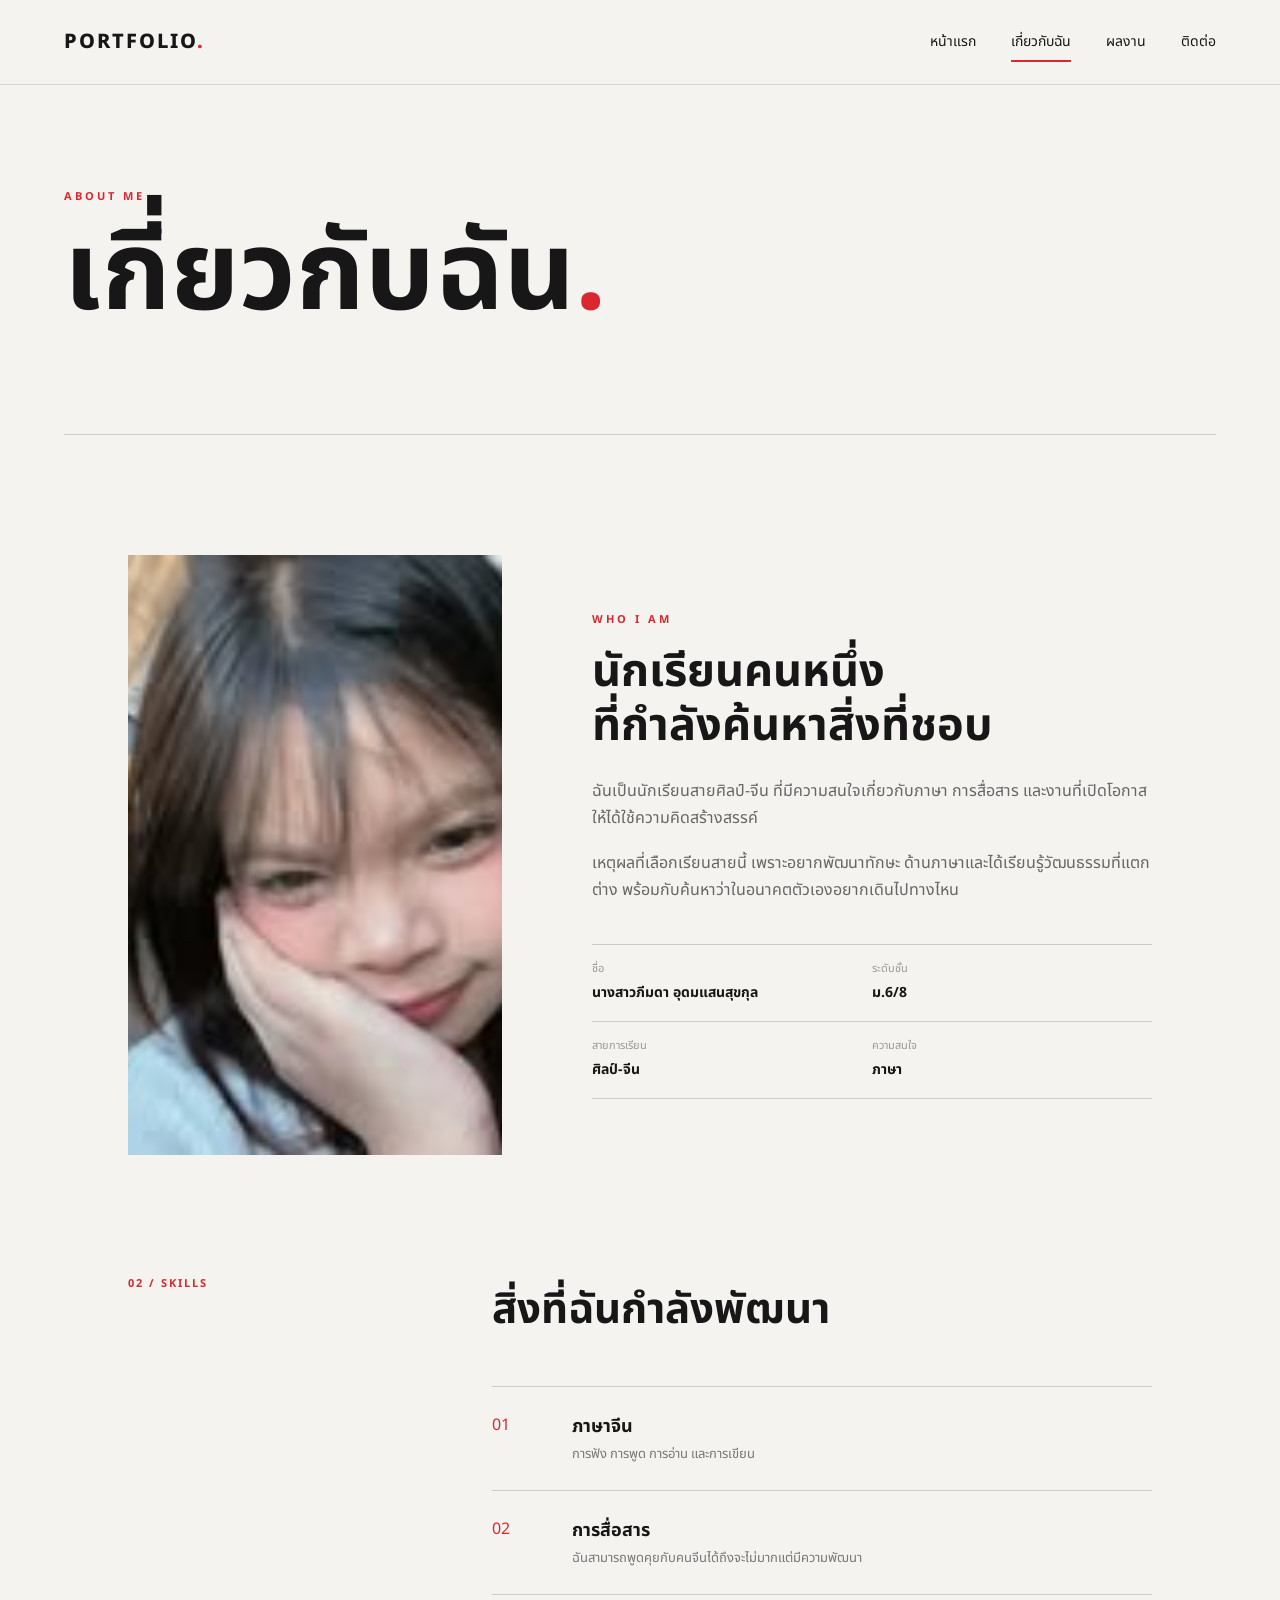
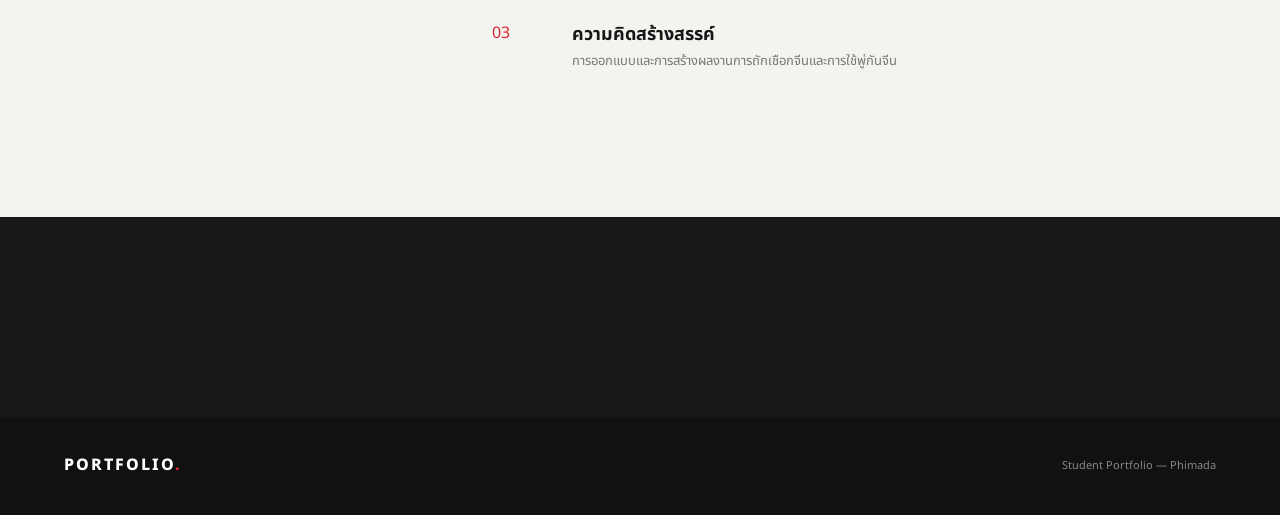
==== about.html @ f34e793a "Update about.html" ====
<!DOCTYPE html>
<html lang="th">
<head>
    <meta charset="UTF-8">
    <meta name="viewport" content="width=device-width, initial-scale=1.0">
    <title>About Me | Portfolio</title>
    <link rel="stylesheet" href="style.css">
</head>

<body>

<header>
    <nav>
        <a href="index.html" class="logo">PORTFOLIO<span>.</span></a>

        <div class="menu">
            <a href="index.html">หน้าแรก</a>
            <a href="about.html" class="active">เกี่ยวกับฉัน</a>
            <a href="projects.html">ผลงาน</a>
            <a href="contact.html">ติดต่อ</a>
        </div>
    </nav>
</header>


<main>

    <section class="page-title">
        <p>ABOUT ME</p>
        <h1>เกี่ยวกับฉัน<span>.</span></h1>
    </section>


    <section class="about-main">

        <div class="about-photo">
            <img src="NAH.jpg" alt="รูปของฉัน">
        </div>


        <div class="about-text">

            <p class="red-label">WHO I AM</p>

            <h2>
                นักเรียนคนหนึ่ง<br>
                ที่กำลังค้นหาสิ่งที่ชอบ
            </h2>

            <p>
                ฉันเป็นนักเรียนสายศิลป์-จีน
                ที่มีความสนใจเกี่ยวกับภาษา การสื่อสาร
                และงานที่เปิดโอกาสให้ได้ใช้ความคิดสร้างสรรค์
            </p>

            <p>
                เหตุผลที่เลือกเรียนสายนี้ เพราะอยากพัฒนาทักษะ
                ด้านภาษาและได้เรียนรู้วัฒนธรรมที่แตกต่าง
                พร้อมกับค้นหาว่าในอนาคตตัวเองอยากเดินไปทางไหน
            </p>

            <div class="personal-data">

                <div>
                    <span>ชื่อ</span>
                    <strong>นางสาวภีมดา อุดมแสนสุขกุล</strong>
                </div>

                <div>
                    <span>ระดับชั้น</span>
                    <strong>ม.6/8</strong>
                </div>

                <div>
                    <span>สายการเรียน</span>
                    <strong>ศิลป์-จีน</strong>
                </div>

                <div>
                    <span>ความสนใจ</span>
                    <strong>ภาษา</strong>
                </div>

            </div>

        </div>

    </section>


    <section class="skills">

        <div class="section-number">02 / SKILLS</div>

        <div class="skills-content">

            <h2>สิ่งที่ฉันกำลังพัฒนา</h2>

            <div class="skill-list">

                <div class="skill-item">
                    <span>01</span>
                    <div>
                        <h3>ภาษาจีน</h3>
                        <p>การฟัง การพูด การอ่าน และการเขียน</p>
                    </div>
                </div>

                <div class="skill-item">
                    <span>02</span>
                    <div>
                        <h3>การสื่อสาร</h3>
                        <p>ฉันสามารถพูดคุยกับคนจีนได้ถึงจะไม่มากแต่มีความพัฒนา</p>
                    </div>
                </div>

                <div class="skill-item">
                    <span>03</span>
                    <div>
                        <h3>ความคิดสร้างสรรค์</h3>
                        <p>การออกแบบและการสร้างผลงานการถักเชือกจีนและการใช้พู่กันจีน</p>
                    </div>
                </div>

            </div>

        </div>

    </section>


    <section class="quote">
        <p>
        </p>
    </section>

</main>


<footer>
    <div class="footer-logo">PORTFOLIO<span>.</span></div>
    <p>Student Portfolio — Phimada</p>
</footer>

</body>
</html>
---- style.css ----
@import url('https://fonts.googleapis.com/css2?family=Noto+Sans+Thai:wght@300;400;500;600;700;800&display=swap');


* {
    margin: 0;
    padding: 0;
    box-sizing: border-box;
}


html {
    scroll-behavior: smooth;
}


body {
    background: #f5f3ef;
    color: #171717;
    font-family: 'Noto Sans Thai', sans-serif;
    line-height: 1.7;
}


img {
    width: 100%;
    display: block;
}


a {
    color: inherit;
    text-decoration: none;
}


/* =========================
   HEADER
========================= */

header {
    height: 85px;
    border-bottom: 1px solid #d9d6d0;
    background: #f5f3ef;
}


nav {
    width: 90%;
    max-width: 1250px;
    height: 100%;
    margin: auto;

    display: flex;
    align-items: center;
    justify-content: space-between;
}


.logo {
    font-size: 20px;
    font-weight: 800;
    letter-spacing: 2px;
}


.logo span,
.footer-logo span,
.page-title h1 span {
    color: #d9282f;
}


.menu {
    display: flex;
    gap: 35px;
}


.menu a {
    position: relative;
    font-size: 14px;
}


.menu a::after {
    content: "";

    position: absolute;
    bottom: -8px;
    left: 0;

    width: 0;
    height: 2px;

    background: #d9282f;

    transition: 0.3s;
}


.menu a:hover::after,
.menu a.active::after {
    width: 100%;
}


/* =========================
   HERO
========================= */

.hero {
    width: 90%;
    max-width: 1250px;
    min-height: 680px;
    margin: auto;

    display: grid;
    grid-template-columns: 1fr 0.8fr;
    gap: 100px;
    align-items: center;
}


.eyebrow,
.red-label,
.page-title p {
    color: #d9282f;
    font-size: 11px;
    font-weight: 700;
    letter-spacing: 3px;
}


.hero h1 {
    font-size: clamp(50px, 7vw, 85px);
    line-height: 1.05;
    margin: 20px 0;
    font-weight: 800;
}


.hero h1 span {
    color: #d9282f;
}


.intro-text {
    max-width: 580px;
    color: #6b6b6b;
    font-size: 16px;
}


.outline-btn {
    display: inline-block;
    margin-top: 35px;

    padding: 13px 25px;

    border: 1px solid #222;

    font-size: 13px;

    transition: 0.3s;
}


.outline-btn:hover {
    background: #171717;
    color: white;
}


.hero-photo {
    position: relative;
}


.hero-photo img {
    height: 570px;
    object-fit: cover;
}


.photo-label {
    position: absolute;
    left: -35px;
    bottom: 35px;

    background: #d9282f;
    color: white;

    padding: 18px 25px;

    font-size: 11px;
    letter-spacing: 2px;
}


.photo-label span {
    margin-right: 12px;
}


/* =========================
   QUICK INFO
========================= */

.quick-info {
    width: 90%;
    max-width: 1250px;
    margin: 20px auto 100px;

    border-top: 1px solid #ccc;
    border-bottom: 1px solid #ccc;

    display: grid;
    grid-template-columns: repeat(3, 1fr);
}


.quick-info div {
    padding: 30px;
    border-right: 1px solid #ccc;
}


.quick-info div:last-child {
    border-right: 0;
}


.quick-info span {
    color: #d9282f;
    font-size: 12px;
}


.quick-info h3 {
    margin-top: 8px;
}


.quick-info p {
    color: #777;
    font-size: 13px;
}


/* =========================
   HOME ABOUT
========================= */

.home-about {
    width: 80%;
    max-width: 1100px;
    margin: 150px auto;

    display: grid;
    grid-template-columns: 0.4fr 1fr;
    gap: 100px;
}


.section-number {
    color: #d9282f;
    font-size: 11px;
    font-weight: 700;
    letter-spacing: 2px;
}


.home-about h2 {
    font-size: 50px;
    line-height: 1.2;
    margin-bottom: 25px;
}


.home-about-content {
    max-width: 700px;
}


.home-about-content p {
    color: #666;
    max-width: 600px;
}


.home-about-content a {
    display: inline-block;
    margin-top: 25px;
    border-bottom: 1px solid #222;
}


/* =========================
   FEATURED WORK
========================= */

.featured {
    width: 90%;
    max-width: 1250px;
    margin: 150px auto;
}


.section-top {
    display: flex;
    justify-content: space-between;
    align-items: end;
    margin-bottom: 50px;
}


.section-top h2 {
    font-size: 48px;
    margin-top: 10px;
}


.section-top > a {
    border-bottom: 1px solid #222;
    font-size: 13px;
}


.work-preview {
    display: grid;
    grid-template-columns: 1fr 1fr;
    gap: 30px;
}


.work-card {
    display: block;
}


.work-image {
    position: relative;
    overflow: hidden;
}


.work-image img {
    height: 520px;
    object-fit: cover;
    transition: 0.5s;
}


.work-card:hover .work-image img {
    transform: scale(1.04);
}


.work-image span {
    position: absolute;
    top: 20px;
    left: 20px;

    background: #d9282f;
    color: white;

    padding: 8px 13px;

    font-size: 12px;
}


.work-card h3 {
    margin-top: 18px;
    font-size: 20px;
}


.work-card p {
    color: #777;
    font-size: 13px;
}


/* =========================
   PAGE TITLE
========================= */

.page-title {
    width: 90%;
    max-width: 1250px;

    min-height: 350px;
    margin: auto;

    display: flex;
    flex-direction: column;
    justify-content: center;

    border-bottom: 1px solid #ccc;
}


.page-title h1 {
    font-size: clamp(60px, 9vw, 110px);
    line-height: 1;
    margin-top: 15px;
}


/* =========================
   ABOUT
========================= */

.about-main {
    width: 80%;
    max-width: 1100px;
    margin: 120px auto;

    display: grid;
    grid-template-columns: 0.8fr 1.2fr;
    gap: 90px;
    align-items: center;
}


.about-photo img {
    height: 600px;
    object-fit: cover;
}


.about-text h2 {
    font-size: 45px;
    line-height: 1.2;
    margin: 15px 0 25px;
}


.about-text > p:not(.red-label) {
    color: #666;
    margin-bottom: 18px;
}


.personal-data {
    margin-top: 40px;
    display: grid;
    grid-template-columns: 1fr 1fr;
    border-top: 1px solid #ccc;
}


.personal-data div {
    padding: 15px 0;
    border-bottom: 1px solid #ccc;
}


.personal-data span {
    display: block;
    color: #999;
    font-size: 11px;
}


.personal-data strong {
    font-size: 14px;
}


/* =========================
   SKILLS
========================= */

.skills {
    width: 80%;
    max-width: 1100px;
    margin: 120px auto;

    display: grid;
    grid-template-columns: 0.4fr 1fr;
    gap: 100px;
}


.skills-content h2 {
    font-size: 42px;
    margin-bottom: 40px;
}


.skill-item {
    display: grid;
    grid-template-columns: 60px 1fr;
    gap: 20px;

    padding: 25px 0;

    border-top: 1px solid #ccc;
}


.skill-item > span {
    color: #d9282f;
}


.skill-item h3 {
    font-size: 18px;
}


.skill-item p {
    color: #777;
    font-size: 13px;
}


/* =========================
   QUOTE
========================= */

.quote {
    background: #171717;
    color: white;

    padding: 100px 15%;

    text-align: center;
}


.quote p {
    font-size: clamp(25px, 4vw, 45px);
    line-height: 1.5;
}


/* =========================
   PROJECT
========================= */

.project {
    width: 90%;
    max-width: 1250px;

    margin: 120px auto;

    display: grid;
    grid-template-columns: 1fr 1fr;
    gap: 90px;

    align-items: start;
}


.project.reverse .project-image {
    order: 2;
}


.project.reverse .project-info {
    order: 1;
}


.project-image {
    position: relative;
}


.project-image img {
    height: 650px;
    object-fit: cover;
}


.project-number {
    position: absolute;
    bottom: 0;
    left: 0;

    background: #d9282f;
    color: white;

    padding: 15px 25px;

    font-size: 18px;
    font-weight: 700;
}


.project-info {
    padding-top: 40px;
}


.project-info h2 {
    font-size: 52px;
    margin: 12px 0 5px;
}


.project-type {
    color: #999;
    font-size: 13px;
    margin-bottom: 30px;
}


.project-info > p:not(.red-label):not(.project-type) {
    color: #666;
}


.project-details {
    margin-top: 35px;

    border-top: 1px solid #ccc;
    border-bottom: 1px solid #ccc;
}


.project-details div {
    display: flex;
    justify-content: space-between;

    padding: 13px 0;

    border-bottom: 1px solid #ddd;
}


.project-details div:last-child {
    border-bottom: 0;
}


.project-details span {
    color: #999;
    font-size: 12px;
}


.project-details strong {
    font-size: 13px;
}


.project-result {
    margin-top: 35px;
}


.project-result h3 {
    margin-bottom: 8px;
}


.project-result p {
    color: #666;
}


/* =========================
   CONTACT
========================= */

.contact {
    width: 80%;
    max-width: 1100px;

    margin: 120px auto;

    display: grid;
    grid-template-columns: 1fr 1fr;
    gap: 100px;
}


.contact-heading h2 {
    font-size: 48px;
    line-height: 1.2;
    margin: 15px 0 25px;
}


.contact-heading > p:last-child {
    color: #666;
}


.contact-list a {
    display: flex;
    align-items: center;
    gap: 20px;

    padding: 25px 0;

    border-bottom: 1px solid #ccc;
}


.contact-list a > span {
    color: #d9282f;
    font-size: 11px;
}


.contact-list small {
    display: block;
    color: #999;
    font-size: 9px;
    letter-spacing: 2px;
}


.contact-list strong {
    font-size: 14px;
}


.contact-list b {
    margin-left: auto;
    font-size: 20px;
}


.contact-bottom {
    background: #d9282f;
    color: white;

    min-height: 300px;

    display: flex;
    flex-direction: column;
    justify-content: center;
    align-items: center;

    font-size: 50px;
    font-weight: 800;
}


.contact-bottom span {
    font-family: serif;
    font-size: 30px;
    margin-top: 5px;
}


/* =========================
   FOOTER
========================= */

footer {
    background: #111;
    color: #888;

    padding: 35px 5%;

    display: flex;
    align-items: center;
    justify-content: space-between;
}


.footer-logo {
    color: white;
    font-weight: 800;
    letter-spacing: 2px;
}


footer p {
    font-size: 11px;
}


/* =========================
   RESPONSIVE
========================= */

@media (max-width: 900px) {

    header {
        height: auto;
    }


    nav {
        flex-direction: column;
        padding: 20px 0;
        gap: 15px;
    }


    .menu {
        gap: 20px;
        flex-wrap: wrap;
        justify-content: center;
    }


    .hero,
    .about-main,
    .project,
    .contact {
        grid-template-columns: 1fr;
        gap: 50px;
    }


    .hero {
        padding: 80px 0;
    }


    .hero-photo {
        max-width: 550px;
        margin: auto;
    }


    .about-photo {
        max-width: 550px;
    }


    .project.reverse .project-image,
    .project.reverse .project-info {
        order: initial;
    }


    .skills {
        grid-template-columns: 1fr;
        gap: 40px;
    }


    .home-about {
        grid-template-columns: 1fr;
        gap: 30px;
    }


    .quick-info {
        grid-template-columns: 1fr;
    }


    .quick-info div {
        border-right: 0;
        border-bottom: 1px solid #ccc;
    }


    .work-preview {
        grid-template-columns: 1fr;
    }

}


@media (max-width: 600px) {

    .hero h1 {
        font-size: 48px;
    }


    .hero-photo img {
        height: 450px;
    }


    .photo-label {
        left: 0;
    }


    .section-top {
        display: block;
    }


    .section-top > a {
        display: inline-block;
        margin-top: 20px;
    }


    .section-top h2 {
        font-size: 38px;
    }


    .home-about h2,
    .about-text h2,
    .skills-content h2,
    .contact-heading h2 {
        font-size: 35px;
    }


    .project-info h2 {
        font-size: 40px;
    }


    .project-image img {
        height: 450px;
    }


    .personal-data {
        grid-template-columns: 1fr;
    }


    footer {
        flex-direction: column;
        gap: 10px;
        text-align: center;
    }

}
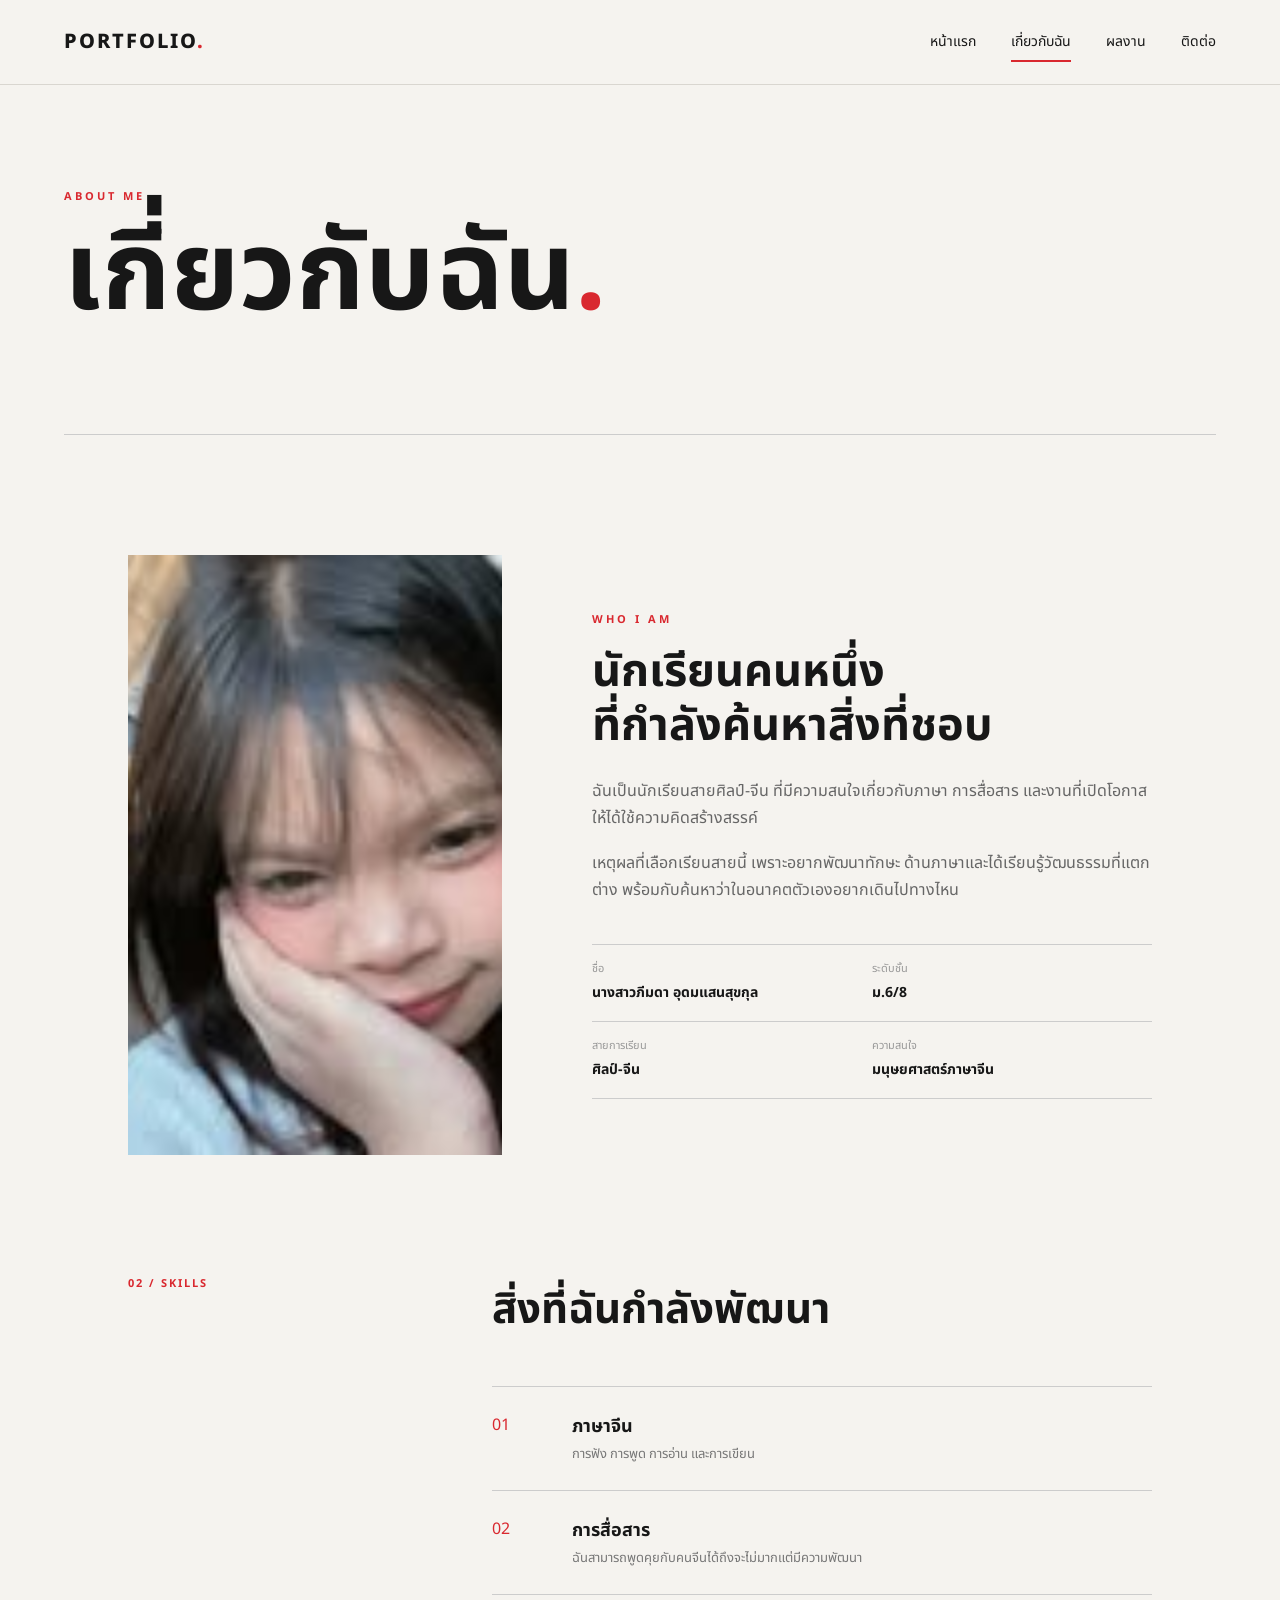
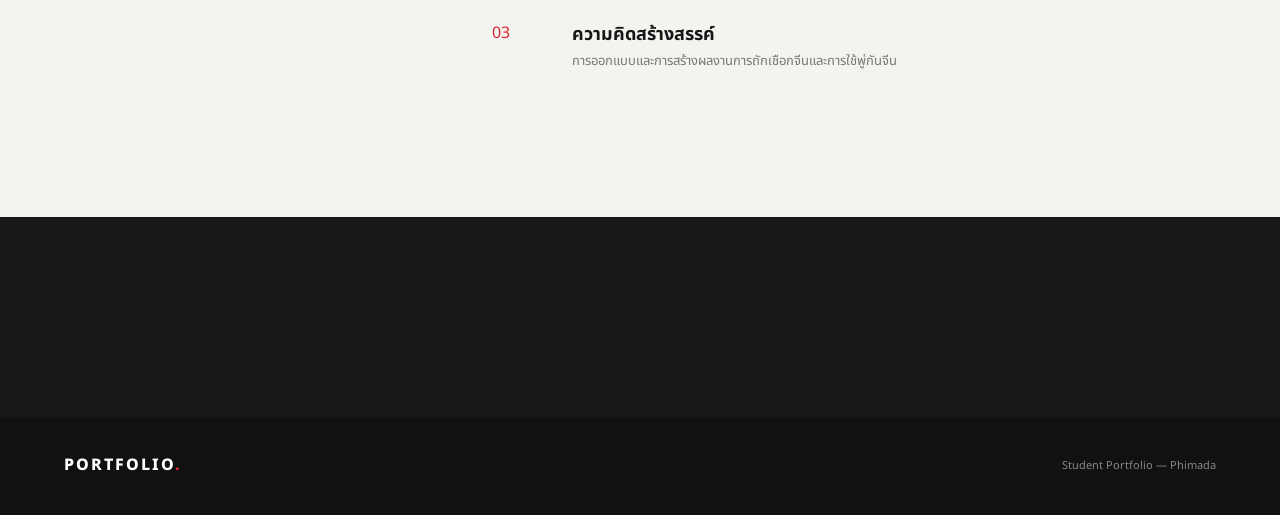
==== commit db183edb: "Update about.html" ====
--- a/about.html
+++ b/about.html
@@ -78,7 +78,7 @@
 
                 <div>
                     <span>ความสนใจ</span>
-                    <strong>ภาษา</strong>
+                    <strong>มนุษยศาสตร์ภาษาจีน</strong>
                 </div>
 
             </div>
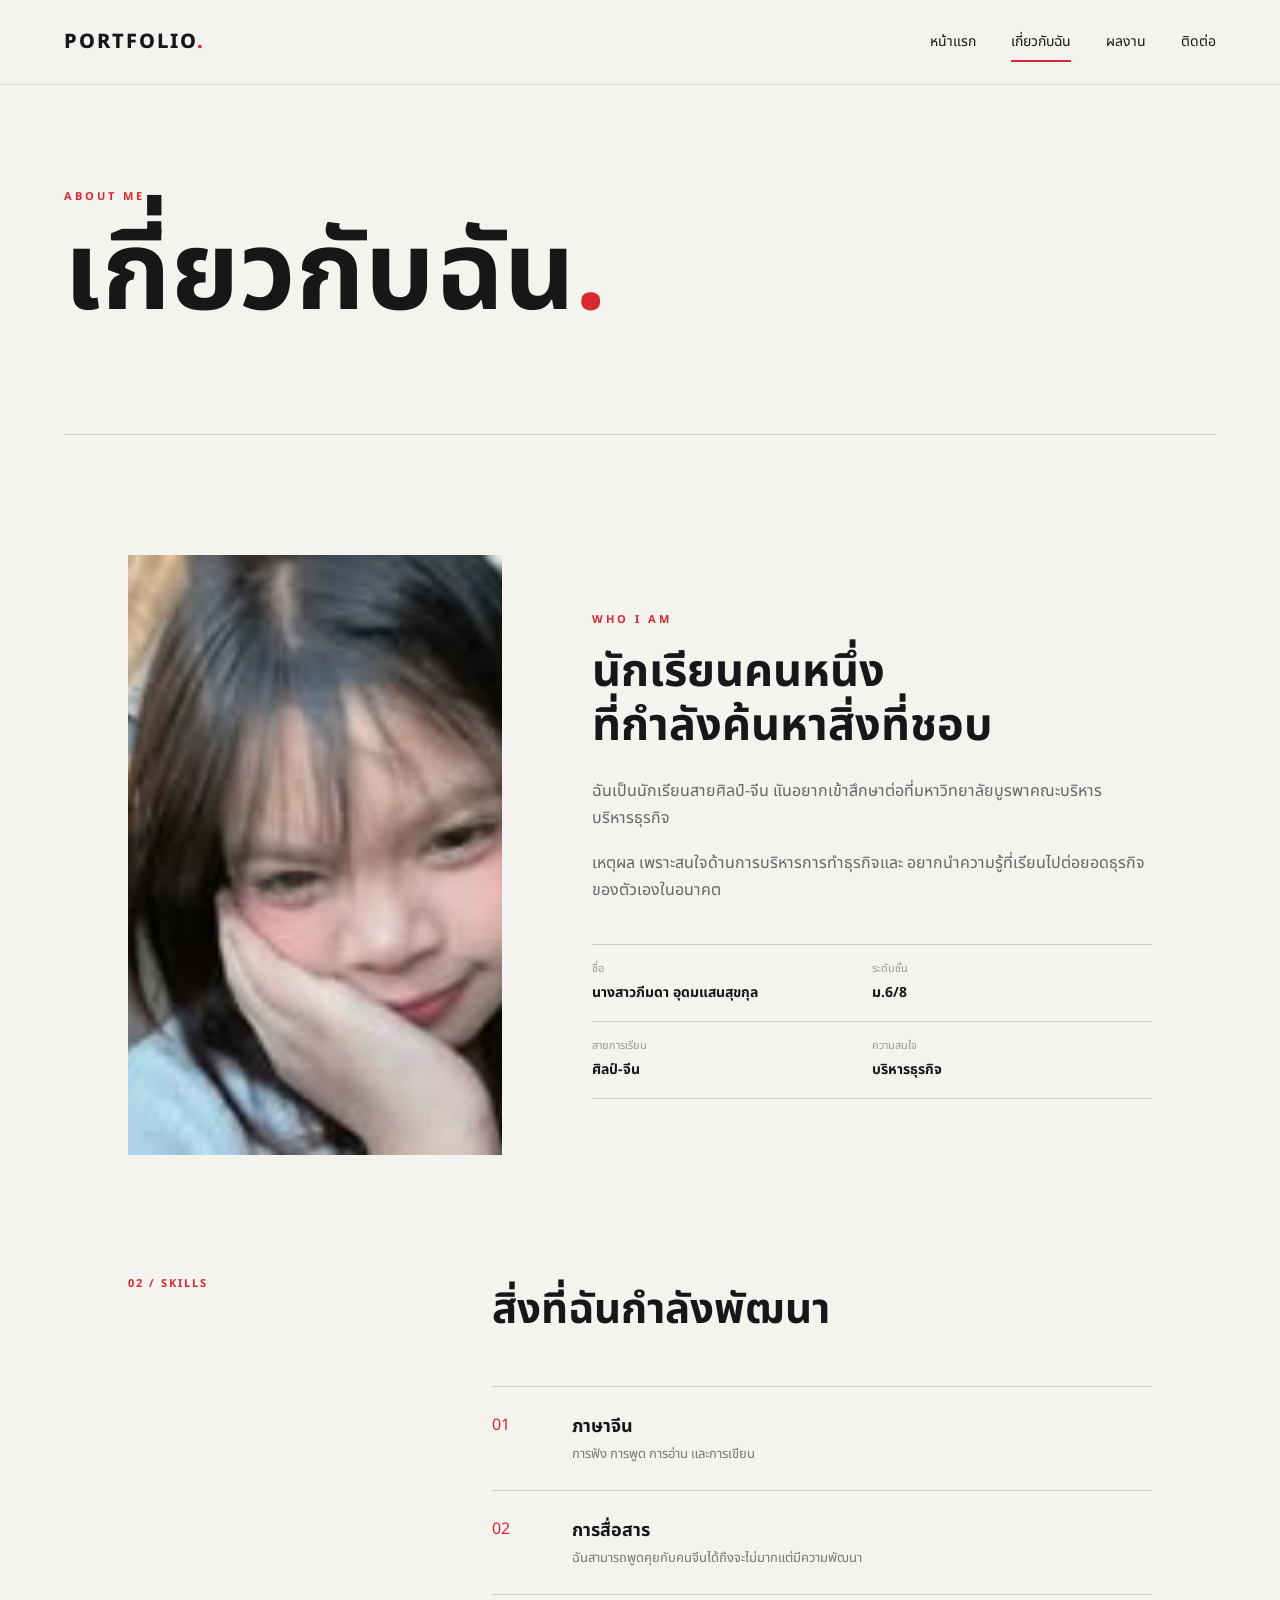
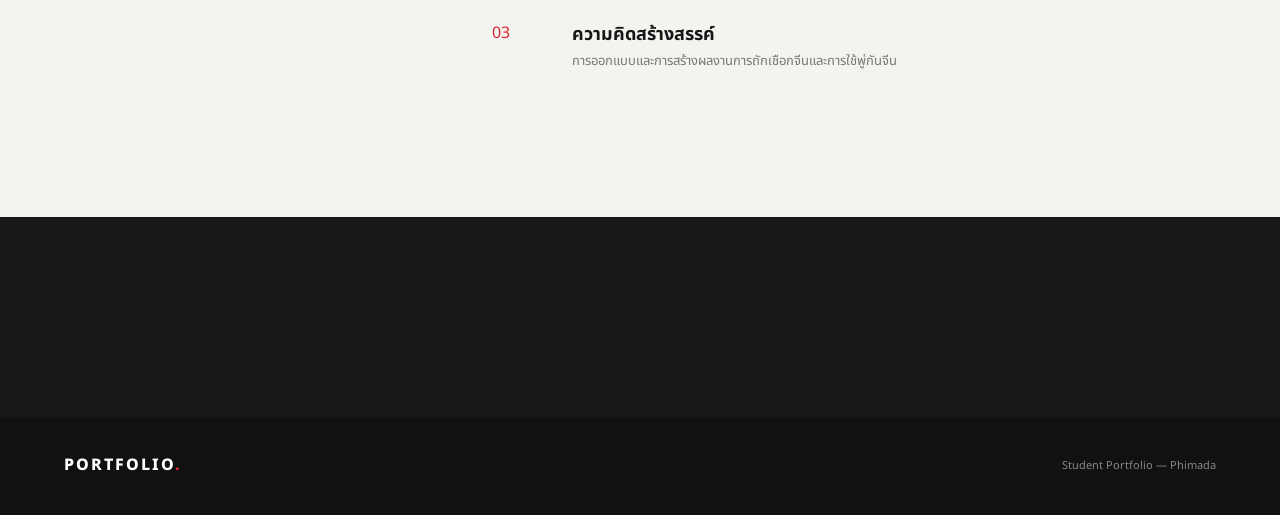
==== commit 51a489be: "Update about.html" ====
--- a/about.html
+++ b/about.html
@@ -49,14 +49,15 @@
 
             <p>
                 ฉันเป็นนักเรียนสายศิลป์-จีน
-                ที่มีความสนใจเกี่ยวกับภาษา การสื่อสาร
-                และงานที่เปิดโอกาสให้ได้ใช้ความคิดสร้างสรรค์
+                แันอยากเข้าสึกษาต่อที่มหาวิทยาลัยบูรพาคณะบริหารบริหารธุรกิจ
+        
             </p>
 
             <p>
-                เหตุผลที่เลือกเรียนสายนี้ เพราะอยากพัฒนาทักษะ
-                ด้านภาษาและได้เรียนรู้วัฒนธรรมที่แตกต่าง
-                พร้อมกับค้นหาว่าในอนาคตตัวเองอยากเดินไปทางไหน
+                เหตุผล เพราะสนใจด้านการบริหารการทำธุรกิจและ
+                อยากนำความรู้ที่เรียนไปต่อยอดธุรกิจของตัวเองในอนาคต
+                
+        
             </p>
 
             <div class="personal-data">
@@ -78,7 +79,7 @@
 
                 <div>
                     <span>ความสนใจ</span>
-                    <strong>มนุษยศาสตร์ภาษาจีน</strong>
+                    <strong>บริหารธุรกิจ</strong>
                 </div>
 
             </div>
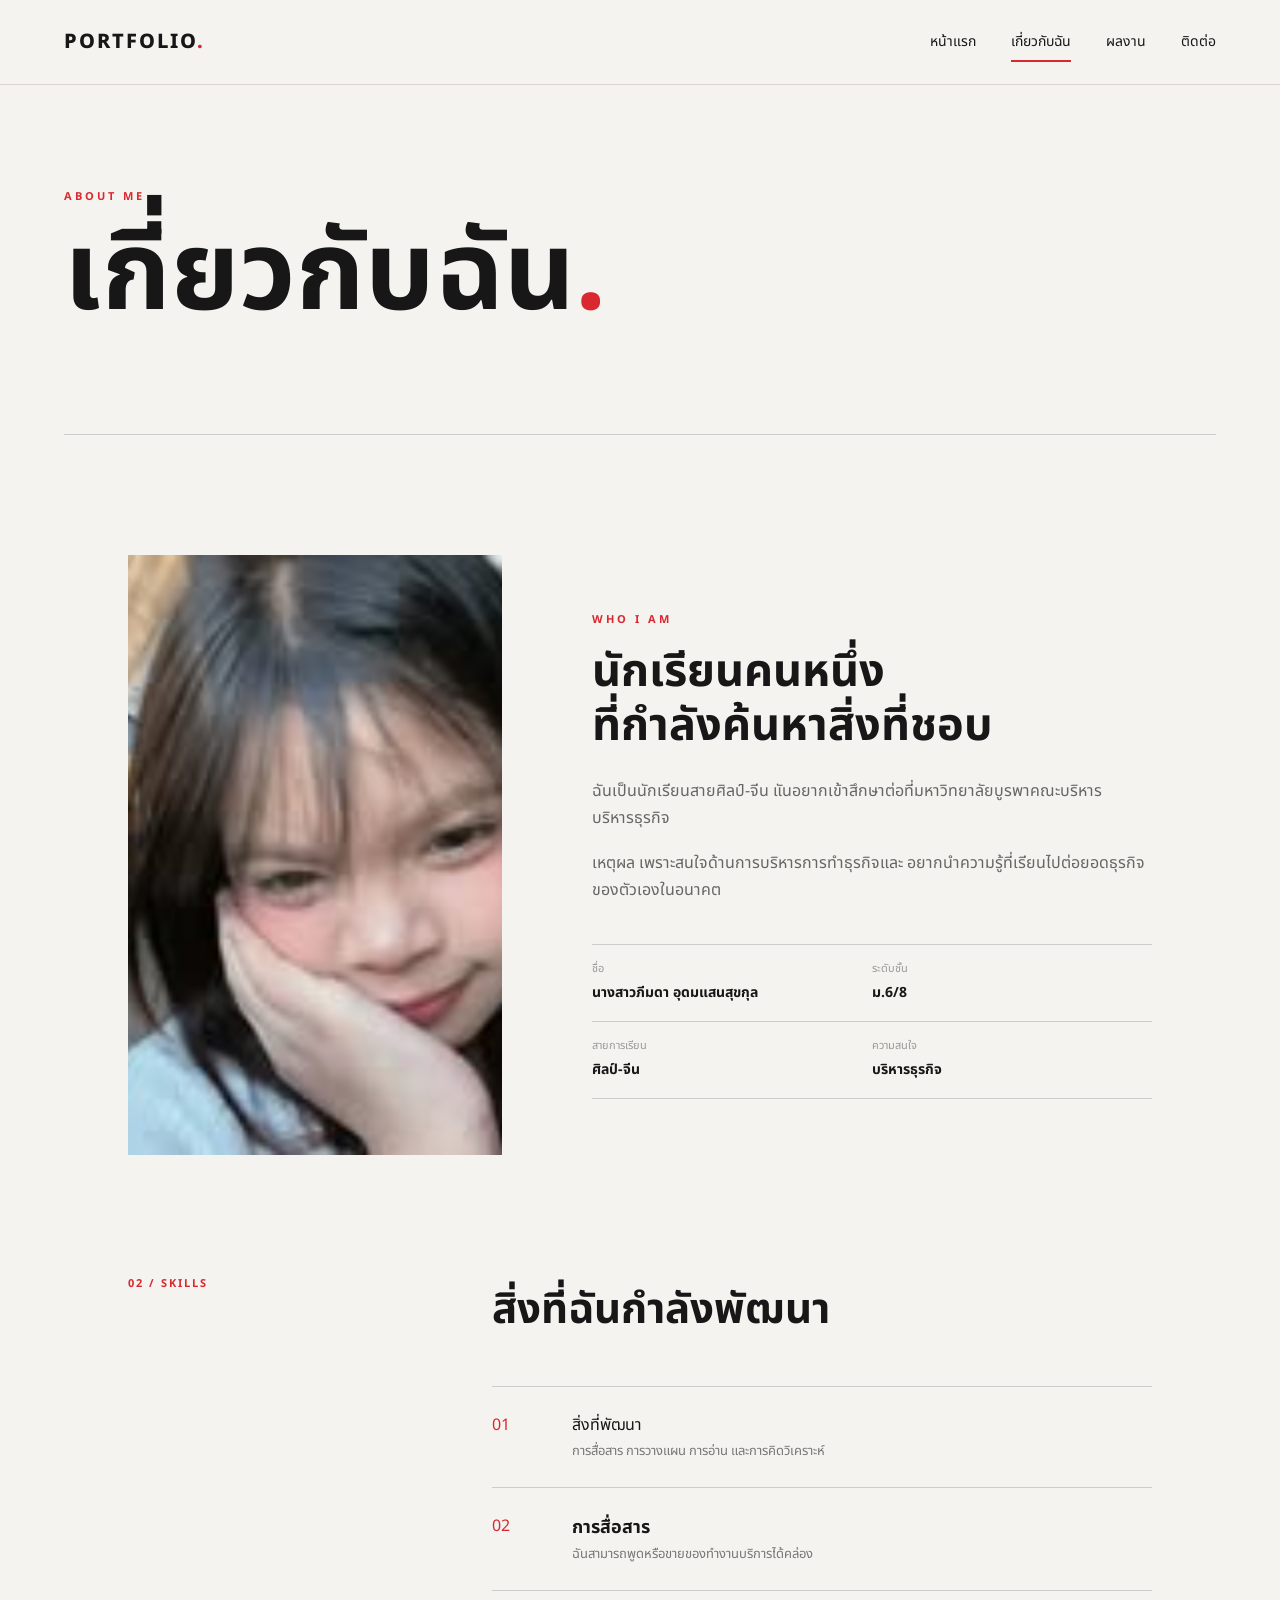
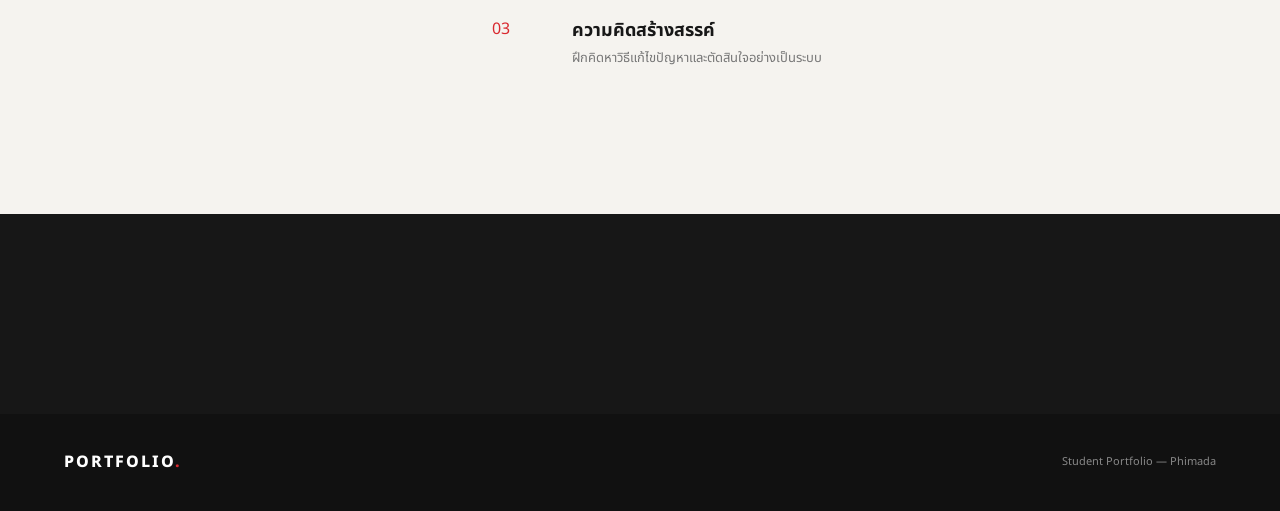
==== commit d804a2bf: "Update about.html" ====
--- a/about.html
+++ b/about.html
@@ -101,9 +101,9 @@
 
                 <div class="skill-item">
                     <span>01</span>
-                    <div>
-                        <h3>ภาษาจีน</h3>
-                        <p>การฟัง การพูด การอ่าน และการเขียน</p>
+                    <div>สิ่งที่พัฒนา
+                        <h3></h3>
+                        <p>การสื่อสาร การวางแผน การอ่าน และการคิดวิเคราะห์</p>
                     </div>
                 </div>
 
@@ -111,7 +111,7 @@
                     <span>02</span>
                     <div>
                         <h3>การสื่อสาร</h3>
-                        <p>ฉันสามารถพูดคุยกับคนจีนได้ถึงจะไม่มากแต่มีความพัฒนา</p>
+                        <p>ฉันสามารถพูดหรือขายของทำงานบริการได้คล่อง</p>
                     </div>
                 </div>
 
@@ -119,7 +119,7 @@
                     <span>03</span>
                     <div>
                         <h3>ความคิดสร้างสรรค์</h3>
-                        <p>การออกแบบและการสร้างผลงานการถักเชือกจีนและการใช้พู่กันจีน</p>
+                        <p>ฝึกคิดหาวิธีแก้ไขปัญหาและตัดสินใจอย่างเป็นระบบ</p>
                     </div>
                 </div>
 
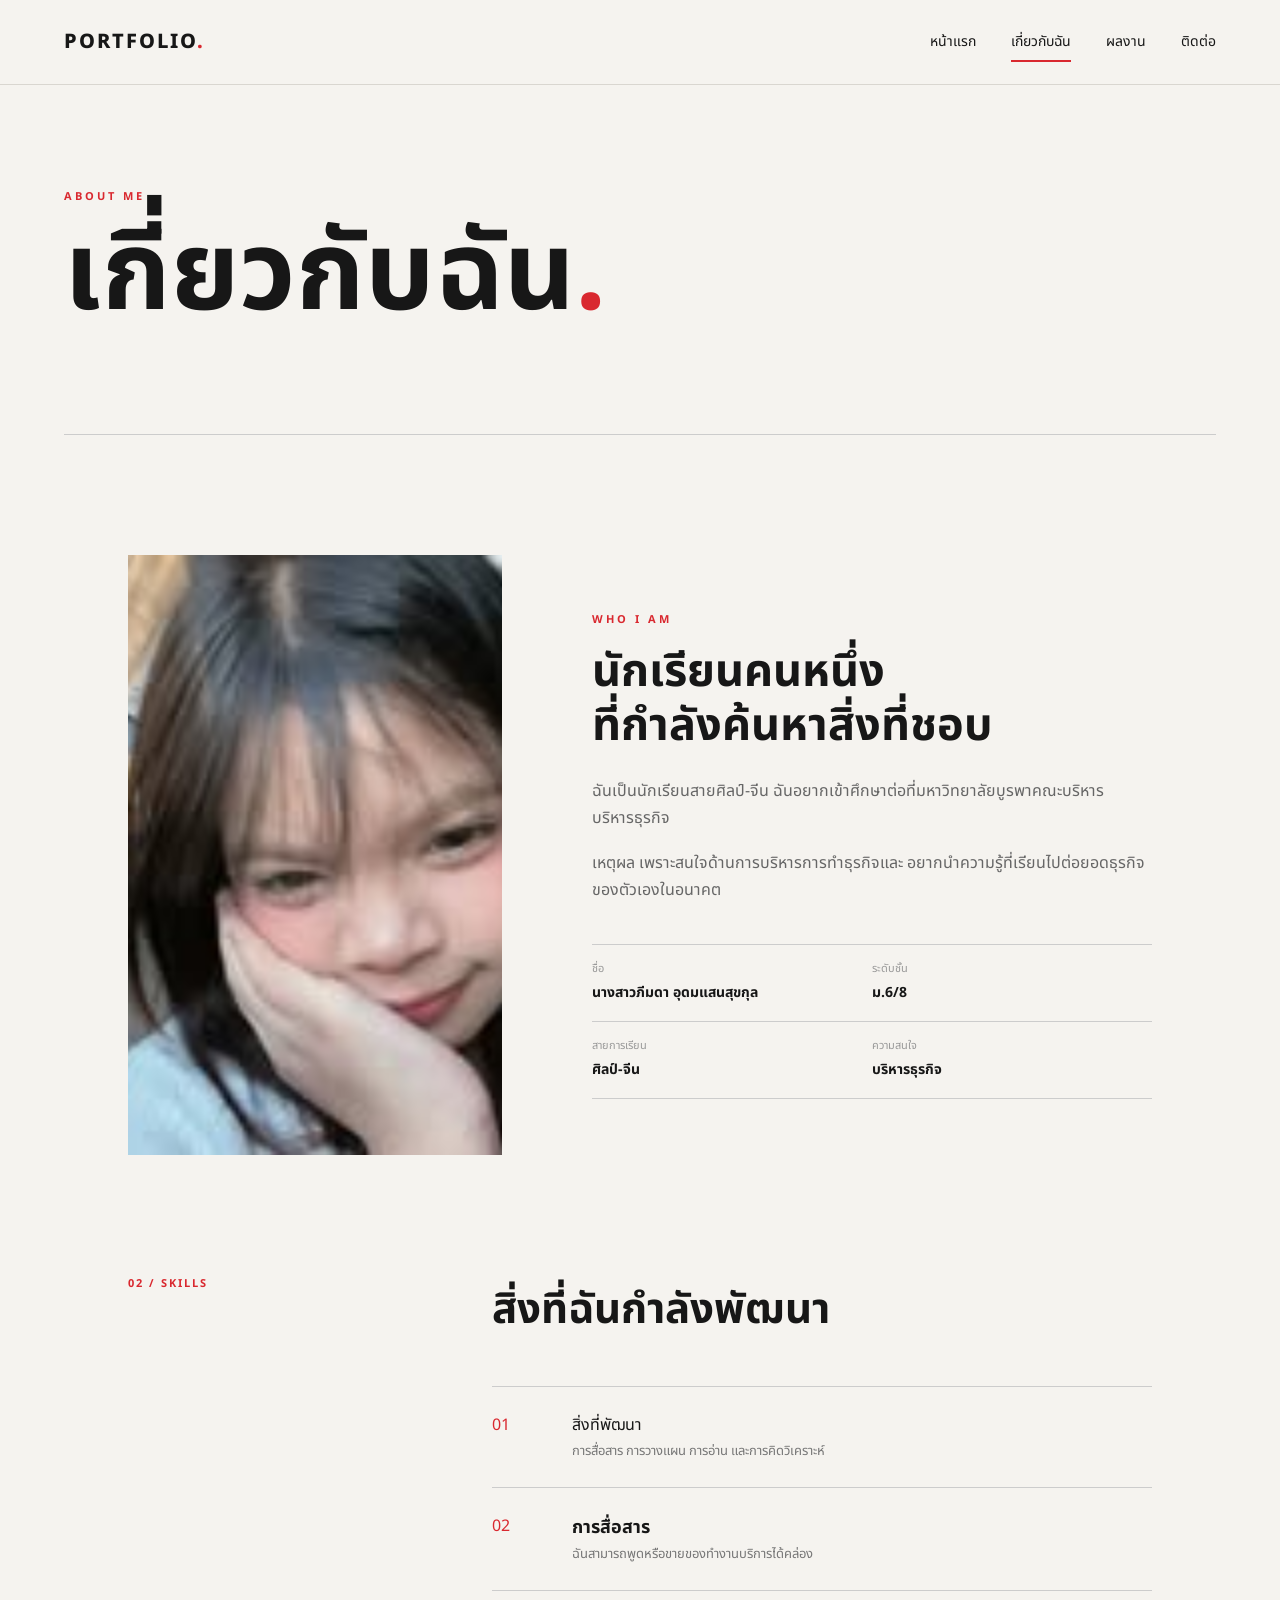
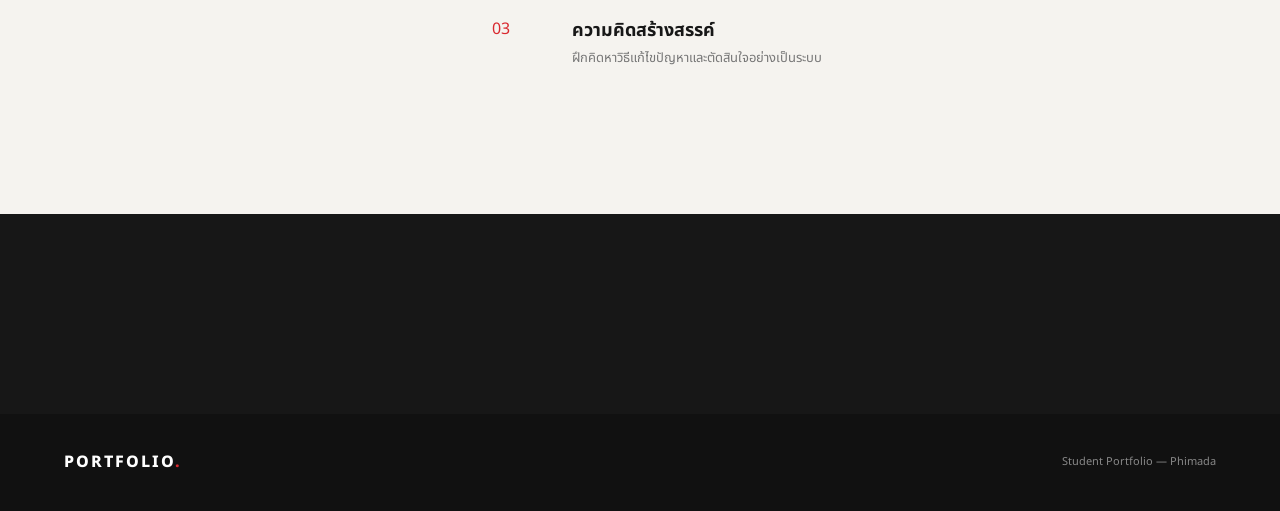
==== commit 449eb5d2: "Update about.html" ====
--- a/about.html
+++ b/about.html
@@ -49,7 +49,7 @@
 
             <p>
                 ฉันเป็นนักเรียนสายศิลป์-จีน
-                แันอยากเข้าสึกษาต่อที่มหาวิทยาลัยบูรพาคณะบริหารบริหารธุรกิจ
+                ฉันอยากเข้าศึกษาต่อที่มหาวิทยาลัยบูรพาคณะบริหารบริหารธุรกิจ
         
             </p>
 
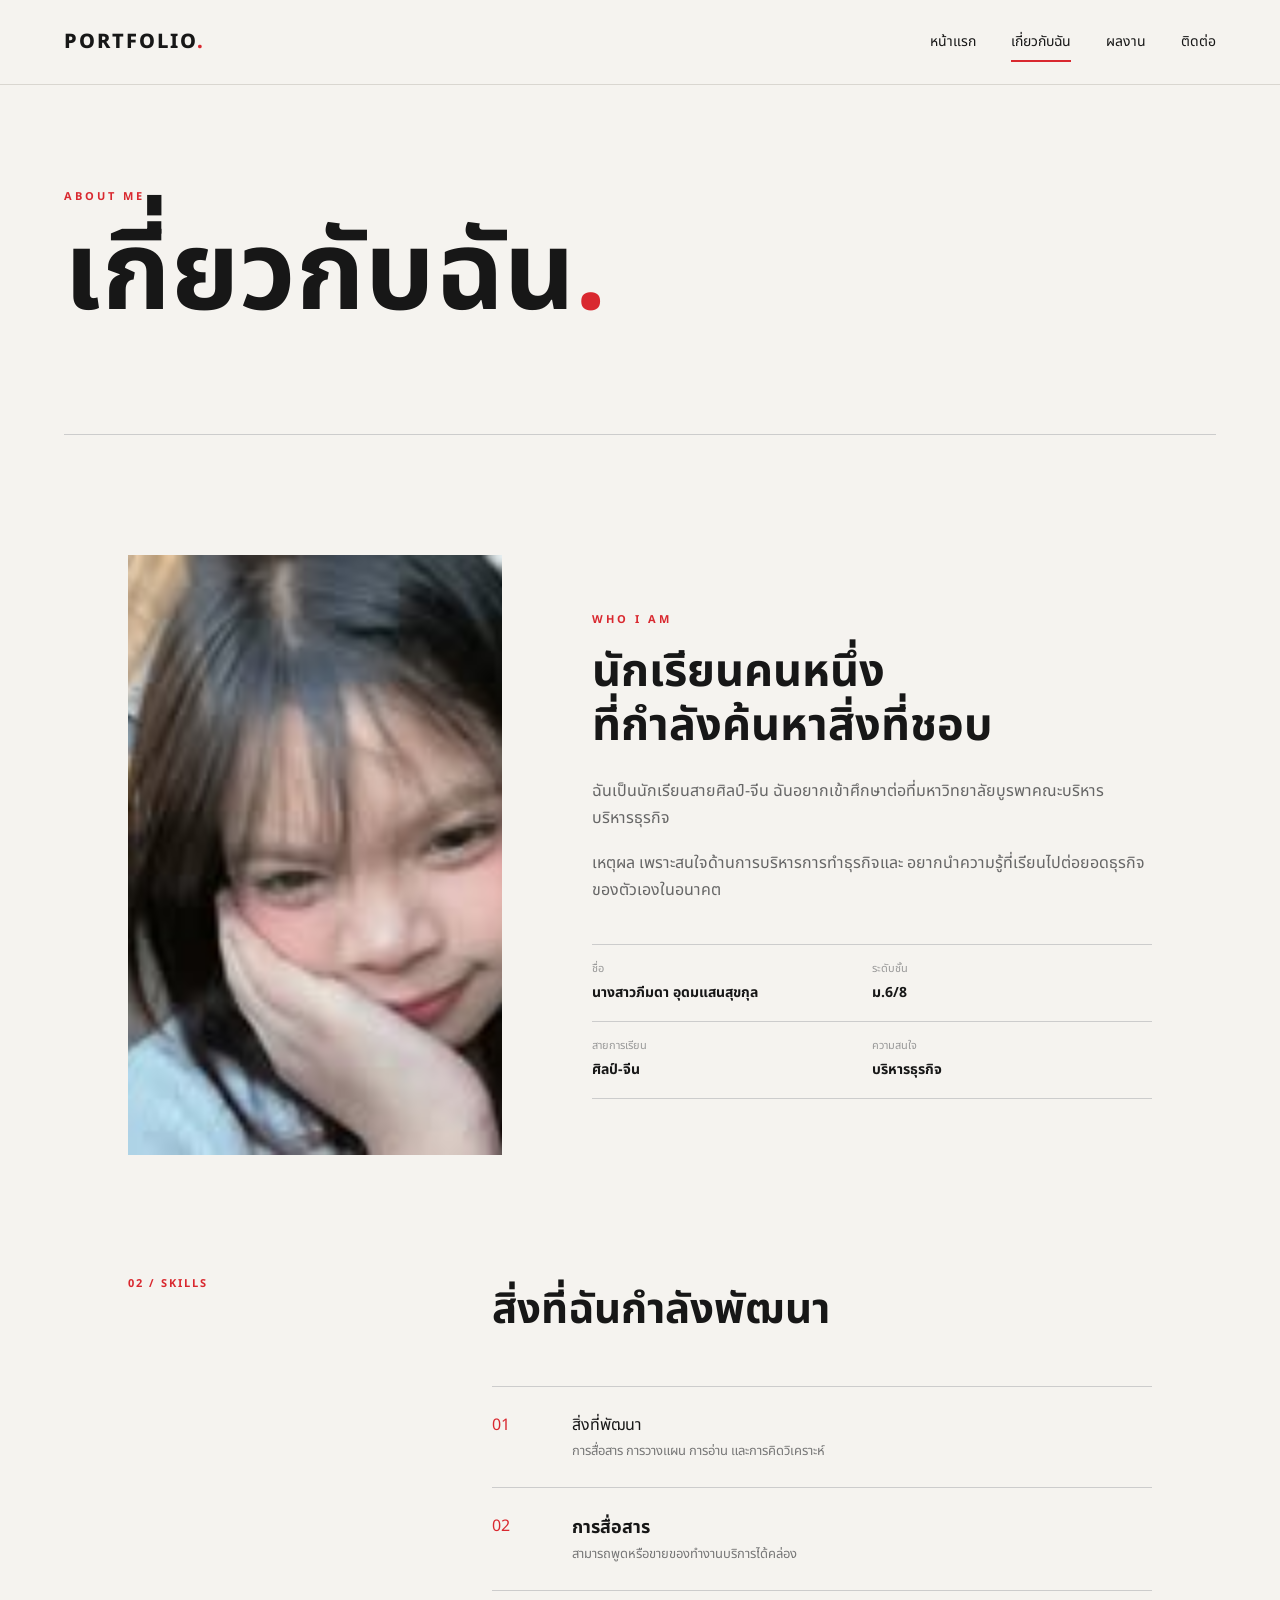
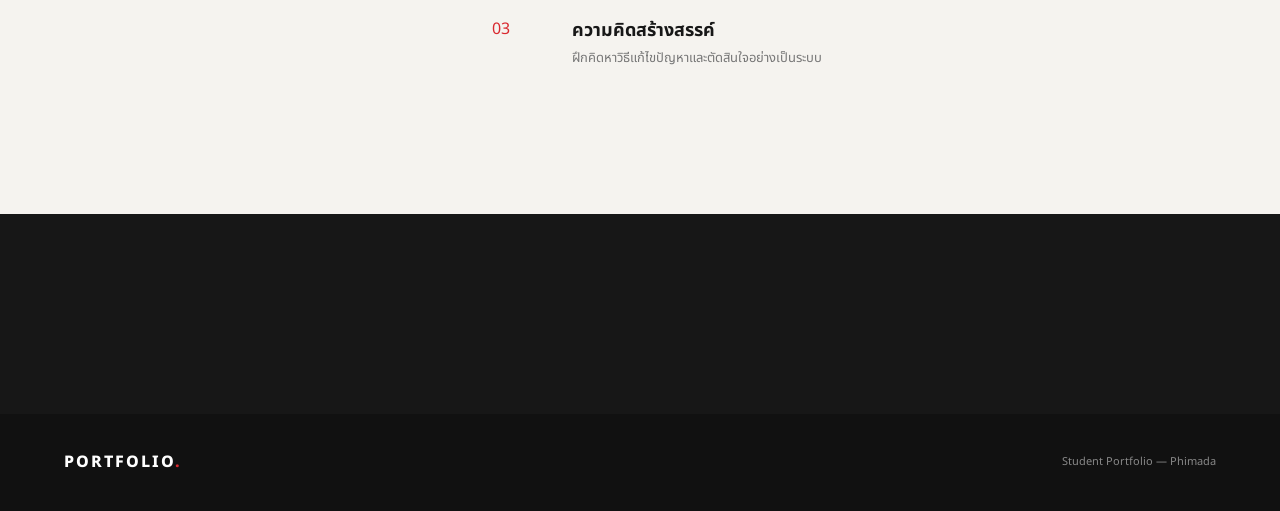
==== commit 11bb84fd: "Update about.html" ====
--- a/about.html
+++ b/about.html
@@ -111,7 +111,7 @@
                     <span>02</span>
                     <div>
                         <h3>การสื่อสาร</h3>
-                        <p>ฉันสามารถพูดหรือขายของทำงานบริการได้คล่อง</p>
+                        <p>สามารถพูดหรือขายของทำงานบริการได้คล่อง</p>
                     </div>
                 </div>
 
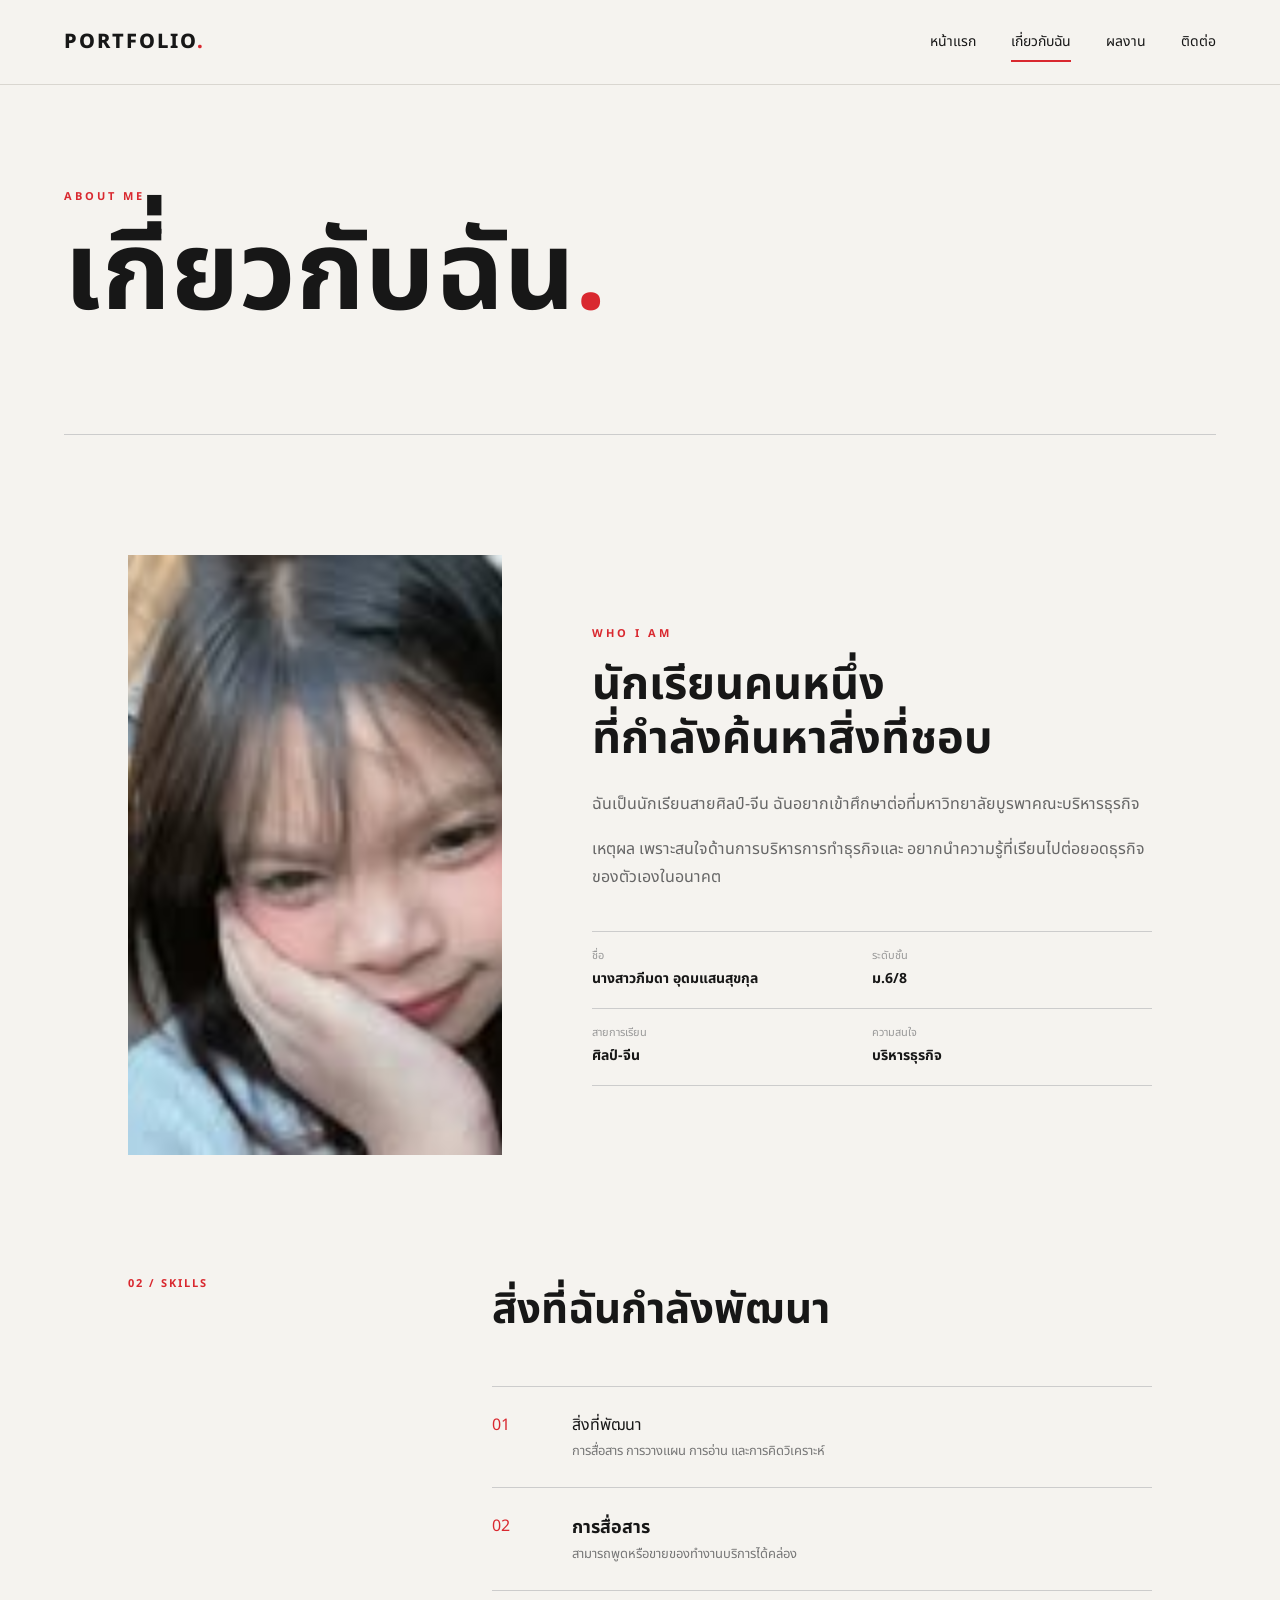
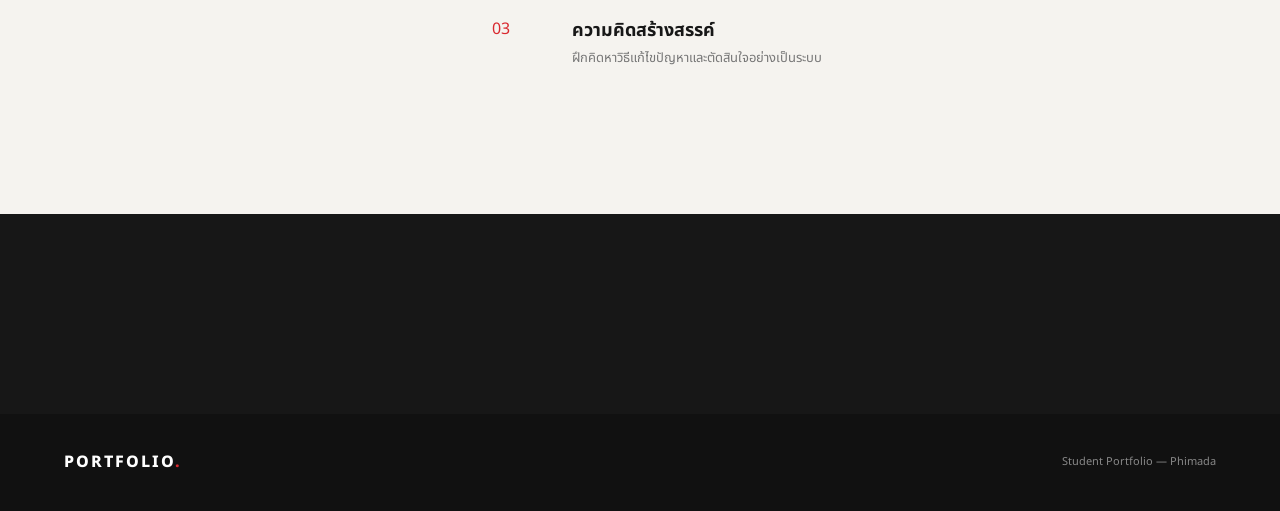
==== commit 2edfeb0f: "Update about.html" ====
--- a/about.html
+++ b/about.html
@@ -49,7 +49,7 @@
 
             <p>
                 ฉันเป็นนักเรียนสายศิลป์-จีน
-                ฉันอยากเข้าศึกษาต่อที่มหาวิทยาลัยบูรพาคณะบริหารบริหารธุรกิจ
+                ฉันอยากเข้าศึกษาต่อที่มหาวิทยาลัยบูรพาคณะบริหารธุรกิจ
         
             </p>
 
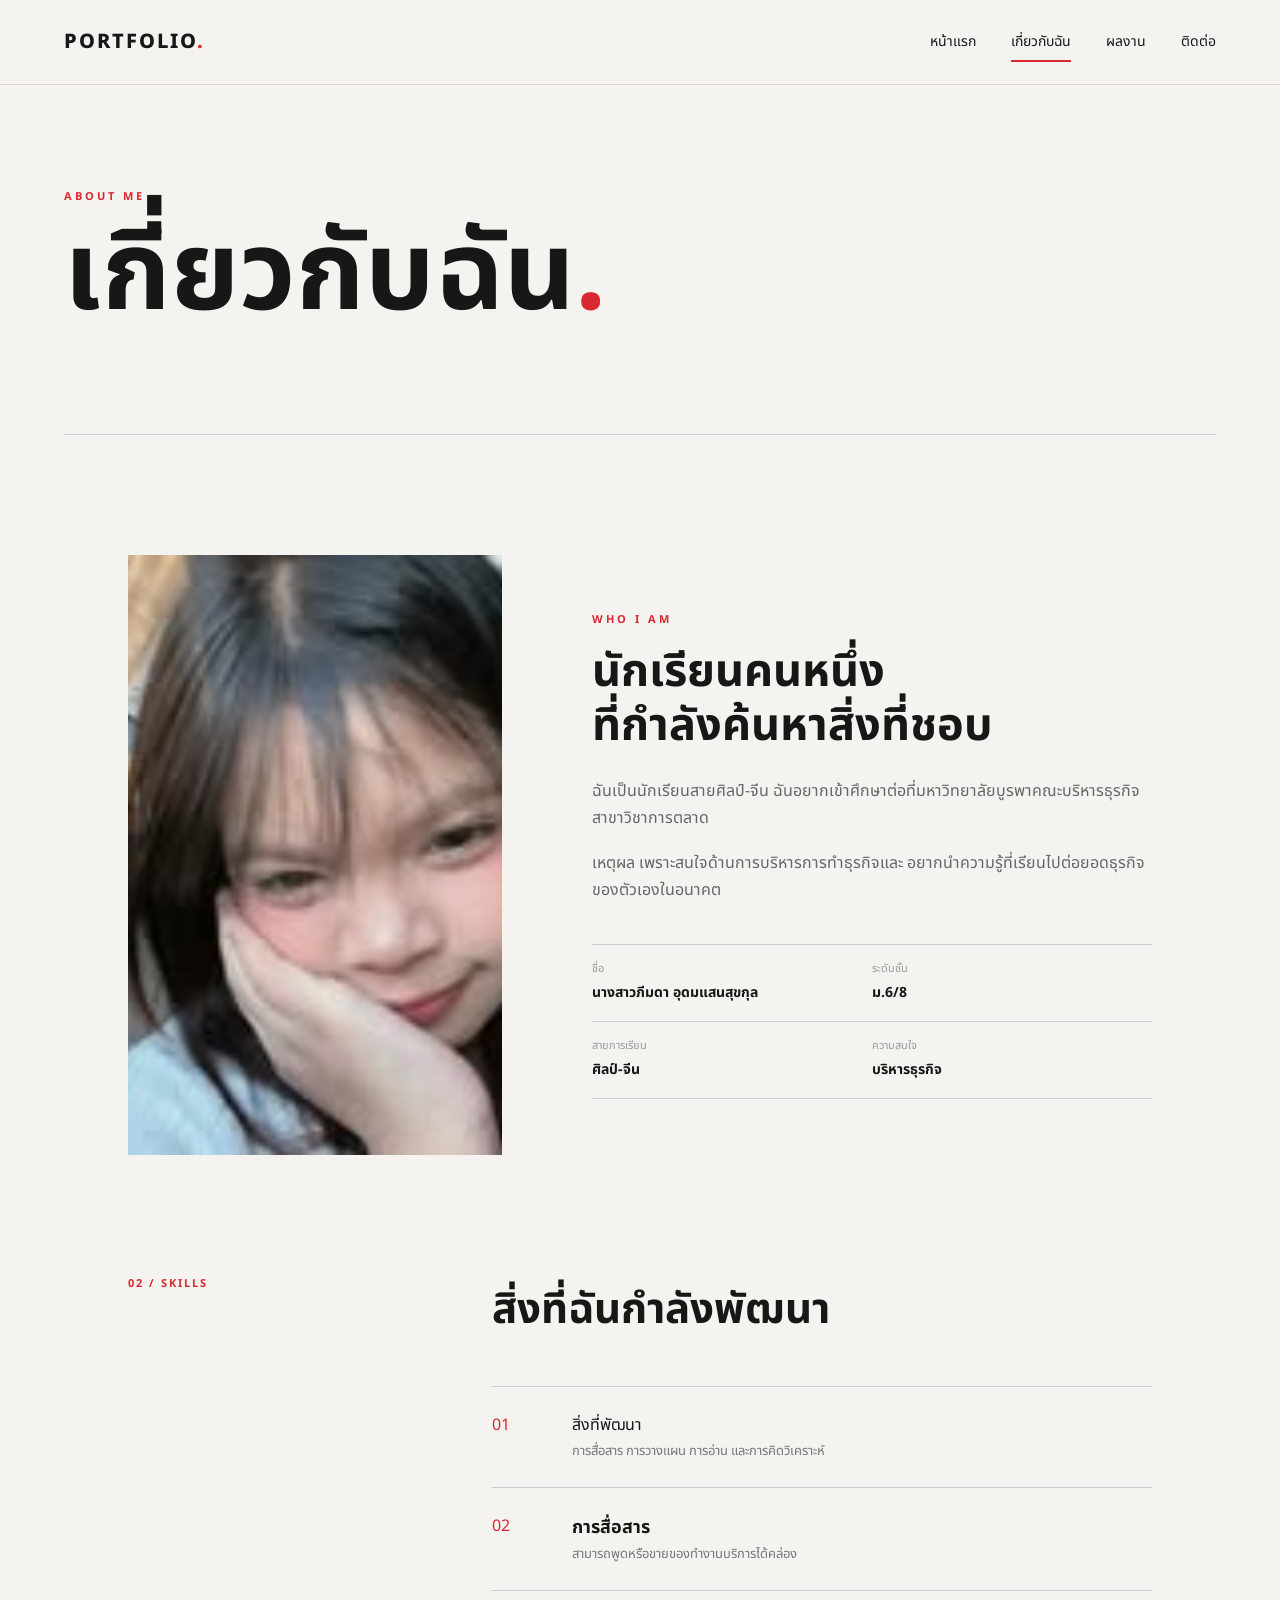
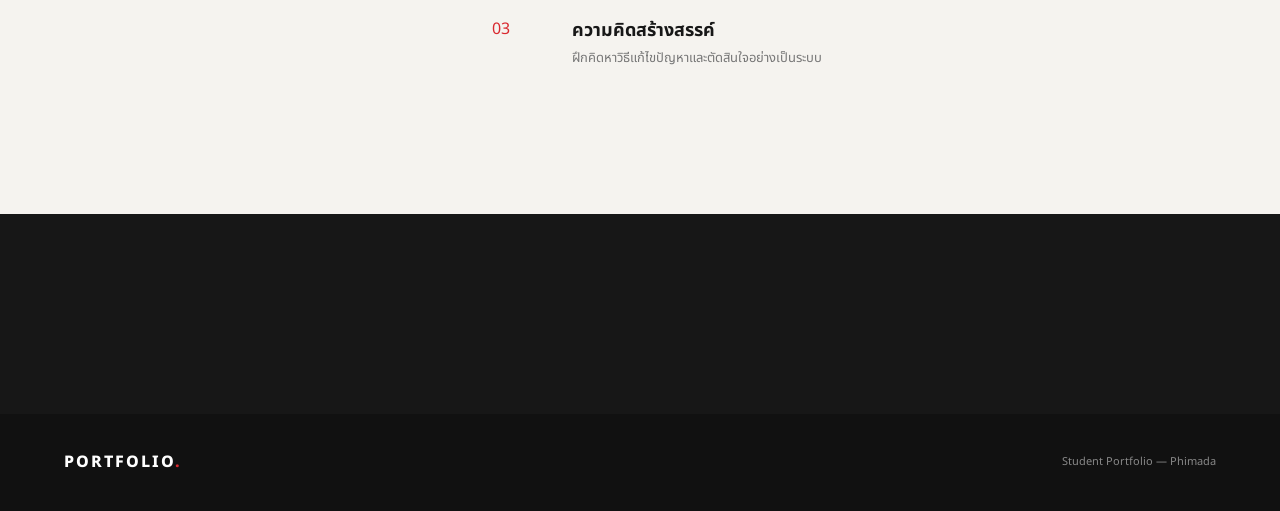
==== commit ae7d667d: "Update about.html" ====
--- a/about.html
+++ b/about.html
@@ -49,7 +49,7 @@
 
             <p>
                 ฉันเป็นนักเรียนสายศิลป์-จีน
-                ฉันอยากเข้าศึกษาต่อที่มหาวิทยาลัยบูรพาคณะบริหารธุรกิจ
+                ฉันอยากเข้าศึกษาต่อที่มหาวิทยาลัยบูรพาคณะบริหารธุรกิจสาขาวิชาการตลาด
         
             </p>
 
